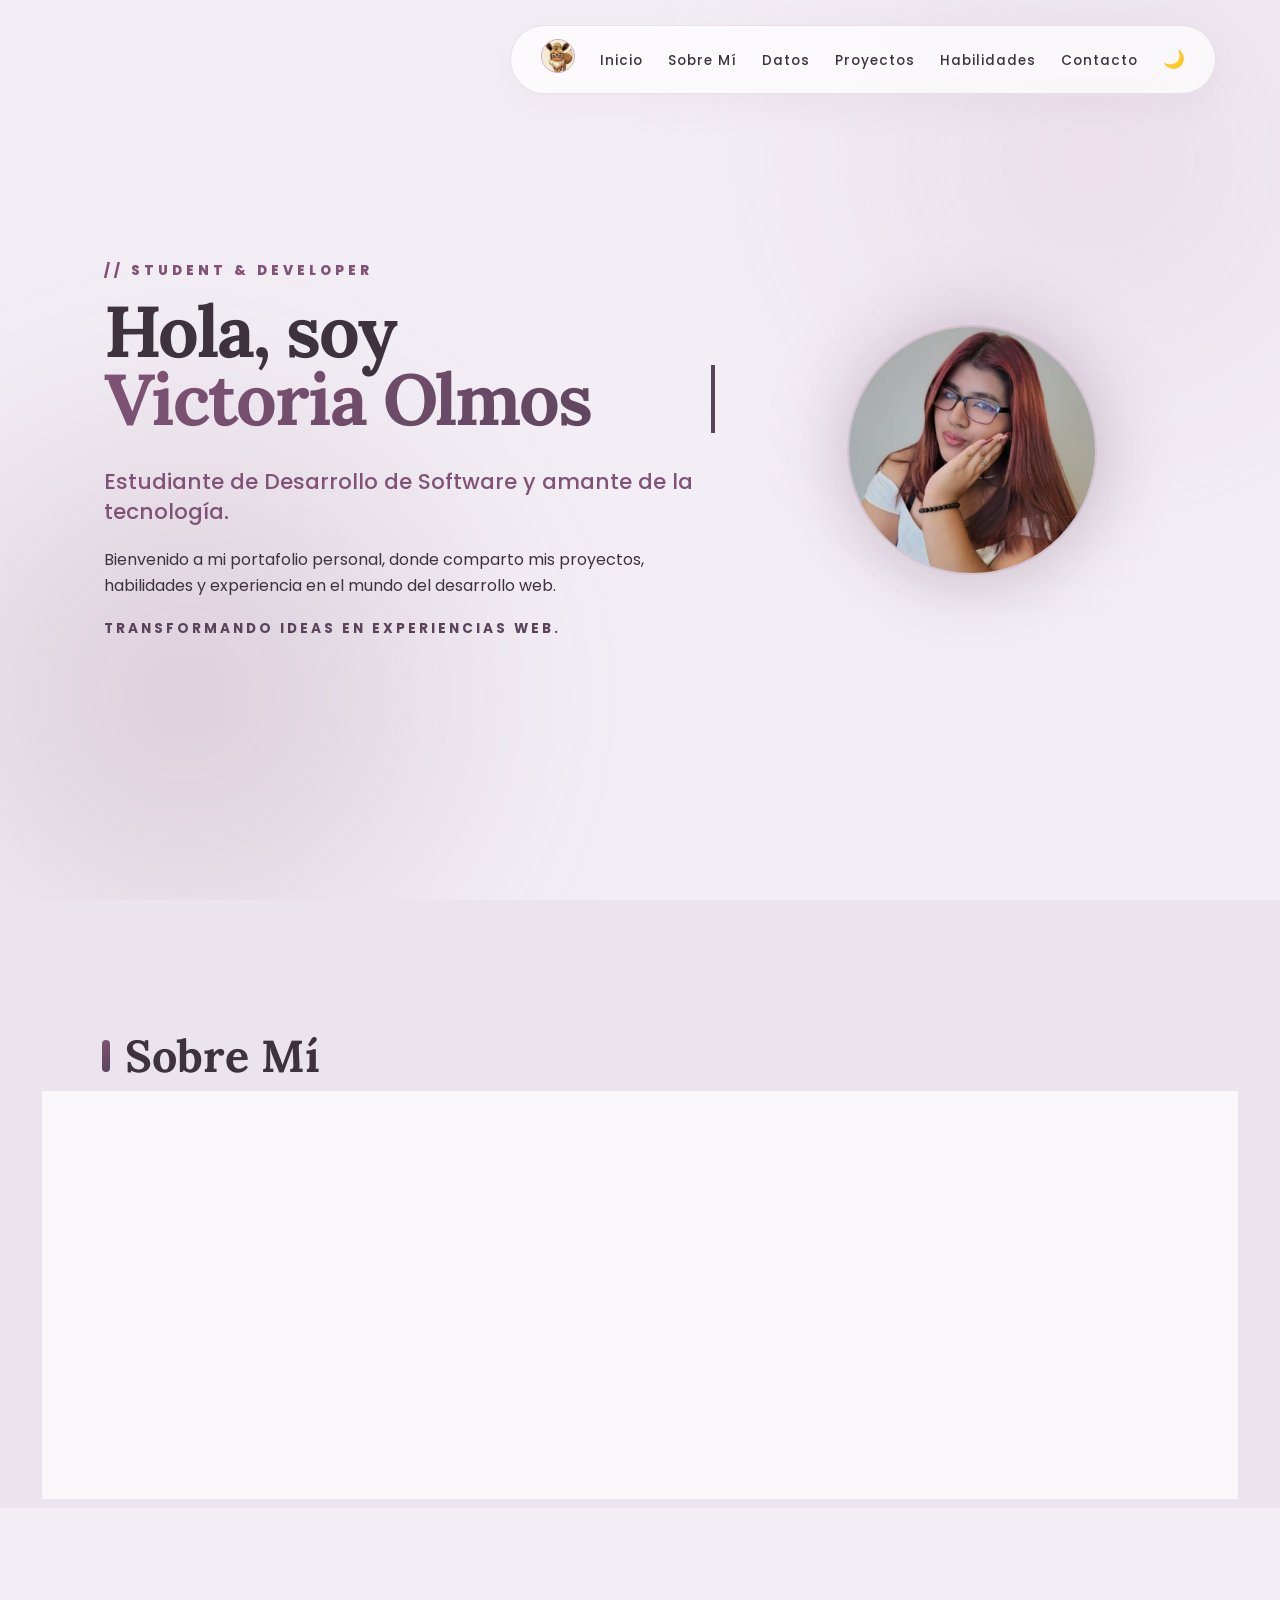
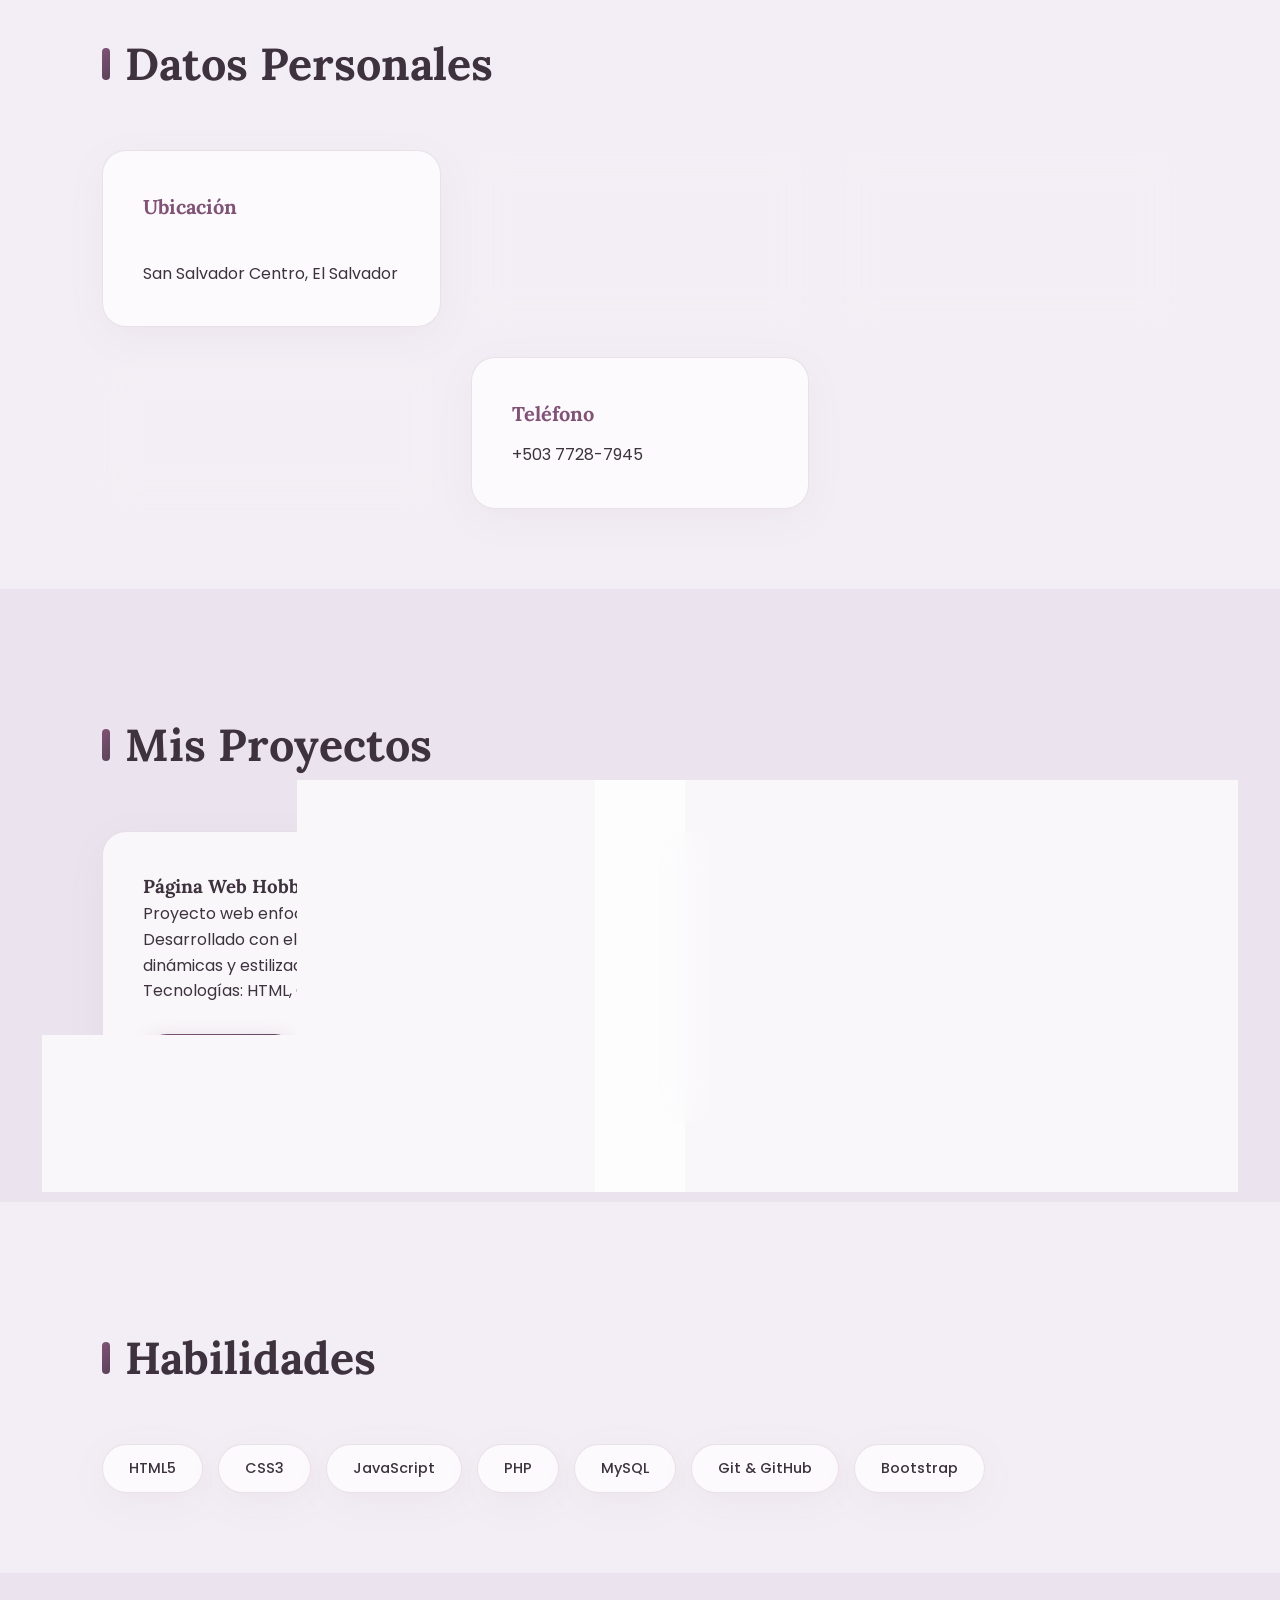
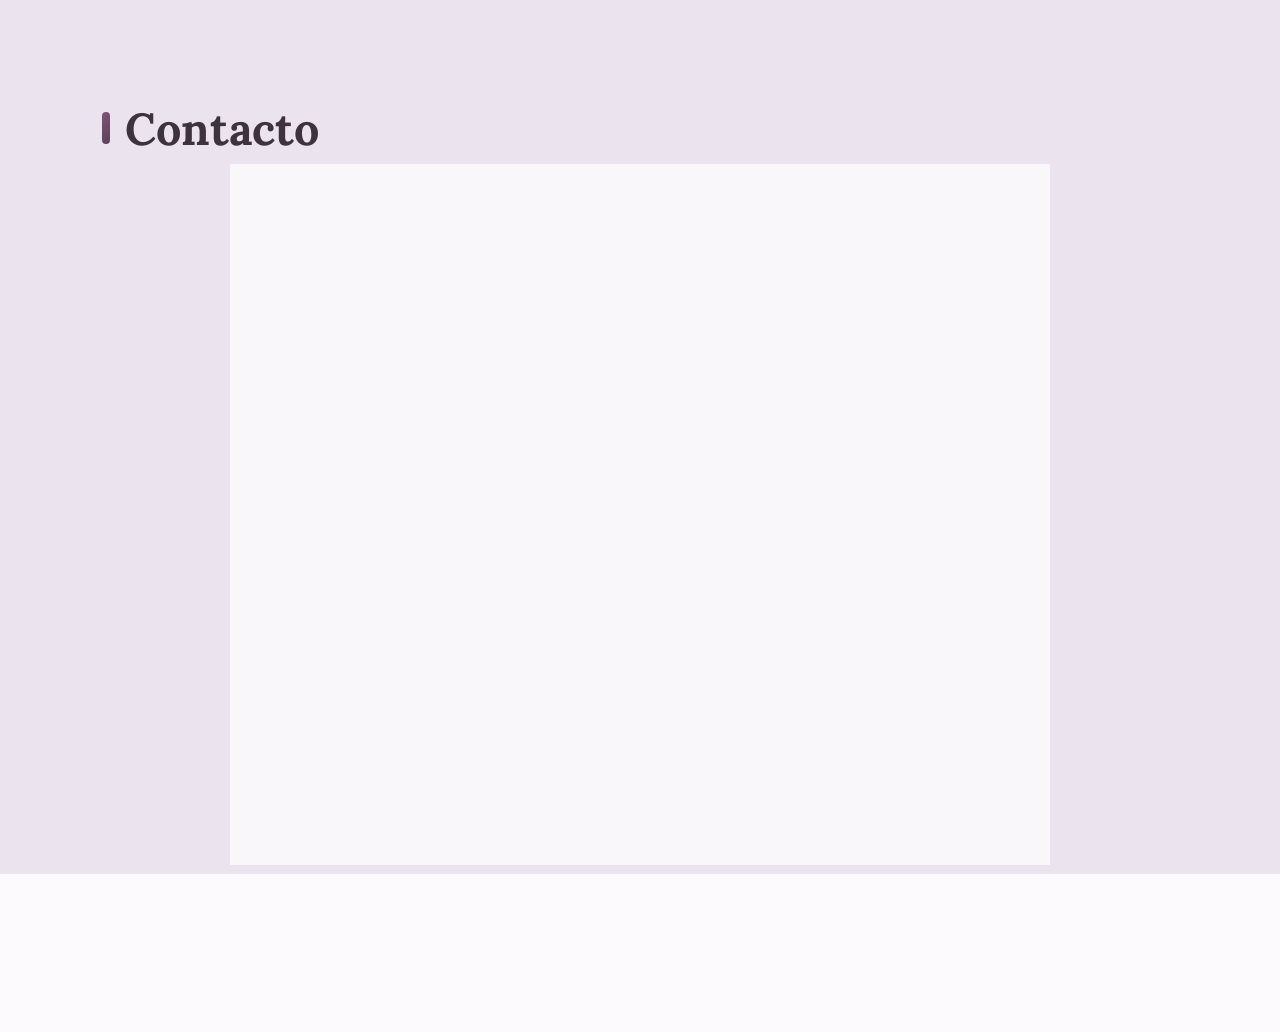
==== portafolio.html @ 8d16d86f "mi portafolio" ====
<!DOCTYPE html>
<html lang="es">
<head>
    <meta charset="UTF-8">
    <meta name="viewport" content="width=device-width, initial-scale=1.0">
    <meta name="description" content="Portafolio personal de Victoria Olmos">
    <!-- Vinculación de fuentes consistentes -->
    <link rel="stylesheet" href="https://fonts.googleapis.com/css2?family=Lora:ital,wght@0,400..700;1,400..700&family=Poppins:wght@300;400;500;600;700&display=swap"> 
    <link rel="stylesheet" href="css/style.css">
    <title>Portafolio - Personal</title>
    <link rel="icon" href="img/logoVic.jpeg">
</head>
<body>

    <!-- Encabezado Principal -->
    <header>
        <nav class="nav-contenedor">
            <a href="index.html" class="logo-link">
                <img src="img/logoVic.jpeg" alt="Perfil" class="icono-perfil">
            </a>

            <button class="menu-toggle" id="menu-toggle" aria-label="Abrir menú">☰</button>

            <ul id="menu">
                <li><a href="#inicio">Inicio</a></li>
                <li><a href="#sobre-mi">Sobre Mí</a></li>
                <li><a href="#datos-personales">Datos</a></li>
                <li><a href="#proyectos">Proyectos</a></li>
                <li><a href="#habilidades">Habilidades</a></li>
                <li><a href="#contacto">Contacto</a></li>
                <li><button id="modo-oscuro" class="btn-theme" aria-label="Cambiar tema">🌙</button></li>
            </ul>
        </nav>
    </header>

    <main>
        <section id="inicio">
            <div class="texto">
                <h1 class="typing-container">
                    Hola, soy <br>
                    <span class="destaque">Victoria Olmos</span>
                </h1>
                <p class="subtitulo">Estudiante de Desarrollo de Software y amante de la tecnología.</p>
                <p>Bienvenido a mi portafolio personal, donde comparto mis proyectos, habilidades y experiencia en el mundo del desarrollo web.</p>
                <p class="tagline">Transformando ideas en experiencias web.</p>
            </div>
            <div class="foto">
                <img src="img/fotoperfil.jpg" alt="Foto de perfil de Victoria Olmos">
            </div>
        </section>

        <!-- Sección Sobre Mí -->
        <section id="sobre-mi">
            <h2>Sobre Mí</h2>
            <article>
                <p>Soy Victoria Olmos, estudiante de Desarrollo de Software en la Universidad Tecnológica de El Salvador. Me apasiona la creación de aplicaciones web y el aprendizaje continuo de nuevas tecnologías.</p>
                <p>Disfruto diseñar interfaces atractivas y desarrollar soluciones que mejoren la experiencia de los usuarios. Actualmente trabajo con tecnologías como HTML, CSS, JavaScript, PHP y MySQL.</p>
                <p>Además de la programación, me interesan el anime, el manga, el diseño web y la creación de proyectos que combinen creatividad y tecnología.</p>
                <p>Mi objetivo es seguir creciendo como desarrolladora y participar en proyectos que me permitan aportar soluciones innovadoras y adquirir experiencia profesional.</p>
            </article>
        </section>

        <!-- Datos Personales Actualizados -->
        <section id="datos-personales">
            <h2>Datos Personales</h2>
            <div class="datos-grid">
                <div class="dato-card">
                    <h3>Ubicación</h3>
                    <p>San Salvador Centro, El Salvador</p>
                </div>
                <div class="dato-card">
                    <h3>Estudios</h3>
                    <p>Técnico en Desarrollo de Software</p>
                </div>
                <div class="dato-card">
                    <h3>Especialidad</h3>
                    <p>Desarrollo Web</p>
                </div>
                <div class="dato-card">
                    <h3>Correo Electrónico</h3>
                    <p>olmosvictoria24@gmail.com</p>
                </div>
                <div class="dato-card">
                    <h3>Teléfono</h3>
                    <p>+503 7728-7945</p>
                </div>
            </div>
        </section>

        <!-- Sección Proyectos -->
        <section id="proyectos">
            <h2>Mis Proyectos</h2>
            <div class="proyectos-grid">
                <article>
                    <h3>Página Web Hobbies</h3>
                    <p>Proyecto web enfocado en un blog de hobbies. Desarrollado con el fin de explorar estructuras dinámicas y estilización personalizada.</p>
                    <p class="tech-stack">Tecnologías: HTML, CSS y JavaScript.</p>
                    <a href="https://elizabethxp.github.io/Lunaris/" target="_blank" rel="noopener noreferrer" class="btn-proyecto">Ver Proyecto</a>
                </article>

                <article>
                    <h3>Menu-Catalogo de Caferia</h3>
                    <p>Sistema donde los clientes pueden ver el menú y realizar pedidos en tiempo real con el personal en base a la información disponible.</p>
                    <p class="tech-stack">Tecnologías: PHP y MySQL.</p>
                    <a href="#" target="_blank" rel="noopener noreferrer" class="btn-proyecto">Ver Proyecto</a>
                </article>
            </div>
        </section>

        <!-- Sección Habilidades -->
        <section id="habilidades">
            <h2>Habilidades</h2>
            <ul class="habilidades-lista">
                <li>HTML5</li>
                <li>CSS3</li>
                <li>JavaScript</li>
                <li>PHP</li>
                <li>MySQL</li>
                <li>Git & GitHub</li>
                <li>Bootstrap</li>
            </ul>
        </section>

        <!-- Sección Contacto -->
        <section id="contacto">
            <h2>Contacto</h2>
            <form action="#" method="POST" class="formulario-contacto">
                <div class="input-group">
                    <label for="nombre">Nombre:</label>
                    <input type="text" id="nombre" name="nombre" required>
                </div>

                <div class="input-group">
                    <label for="email">Correo Electrónico:</label>
                    <input type="email" id="email" name="email" required>
                </div>

                <div class="input-group">
                    <label for="mensaje">Mensaje:</label>
                    <textarea id="mensaje" name="mensaje" rows="4" required></textarea>
                </div>

                <button type="submit" class="btn-enviar">Enviar Mensaje</button>
            </form>
        </section>  
    </main>

    <!-- Pie de página -->
    <footer>
        <p>&copy; 2026 Victoria Olmos. Todos los derechos reservados.</p>
        <div class="redes-sociales">
            <a href="#" target="_blank" rel="noopener noreferrer">LinkedIn</a>
            <a href="https://github.com/olmosvictoria24-boop" target="_blank" rel="noopener noreferrer">GitHub</a>
            <a href="#" target="_blank" rel="noopener noreferrer">Instagram</a>
        </div>
    </footer>

    <script>
        if(localStorage.getItem("theme") === "dark"){
            document.body.classList.add("dark-mode");
        }
    </script>
    <script src="js/script.js"></script>
</body>
</html>
---- css/style.css ----
/* =========================
VARIABLES PREMIUM (Modernizadas)
========================= */
:root {
    /* MODO CLARO - Estilo Cristal Limpio */
    --color-fondo: #F3EEF5; 
    --color-seccion-alt: #EBE4EE;
    --color-tarjeta: rgba(255, 255, 255, 0.7); 
    --color-texto: #3D323E; 
    --color-primario: #5A435A; 
    --color-titulos: #805376; 
    --color-secundario: #C6A6C9; 
    --color-borde: rgba(128, 83, 118, 0.15); /* Bordes más definidos */
    --sombra-premium: 0 10px 40px rgba(128, 83, 118, 0.06);
    --degradado-wow: linear-gradient(135deg, #805376 0%, #5A435A 100%);
    --radio-esquinas: 24px;
    --blur-cristal: blur(16px);
}

body.dark-mode {
    /* MODO OSCURO - Cyberpunk Sofisticado */
    --color-fondo: #1A121B; 
    --color-seccion-alt: #130C14;
    --color-tarjeta: rgba(51, 39, 53, 0.5); 
    --color-texto: #F3EEF5; 
    --color-primario: #C6A6C9; 
    --color-titulos: #E4C9D9; 
    --color-secundario: #805376;
    --color-borde: rgba(198, 166, 201, 0.15);
    --sombra-premium: 0 10px 40px rgba(0, 0, 0, 0.4);
    --degradado-wow: linear-gradient(135deg, #E4C9D9 0%, #805376 100%);
    --blur-cristal: blur(20px);
}

/* =========================
RESET & AJUSTES BASE (Pantalla Completa Real)
========================= */
* {
    margin: 0;
    padding: 0;
    box-sizing: border-box;
}

html {
    scroll-behavior: smooth;
}

body {
    background-color: var(--color-fondo);
    color: var(--color-texto);
    font-family: 'Poppins', sans-serif;
    line-height: 1.6;
    overflow-x: hidden;
    width: 100%; 
    transition: background-color 0.5s cubic-bezier(0.4, 0, 0.2, 1);
}

h1, h2, h3 {
    font-family: 'Lora', serif;
}

/* Decoraciones ambientales gigantes */
body::before, body::after {
    content: '';
    position: fixed;
    width: 500px;
    height: 500px;
    border-radius: 50%;
    filter: blur(120px);
    z-index: -1;
    opacity: 0.18;
    pointer-events: none;
}
body::before { top: -10%; right: -5%; background: #C6A6C9; }
body::after { bottom: -5%; left: -5%; background: #805376; }

/* =========================
HEADER FLOTANTE ASIMÉTRICO
========================= */
header {
    position: fixed;
    top: 25px;
    right: 5%; 
    width: auto;
    background: var(--color-tarjeta);
    backdrop-filter: var(--blur-cristal);
    -webkit-backdrop-filter: var(--blur-cristal);
    border: 1px solid var(--color-borde);
    border-radius: 50px;         
    z-index: 1000;
    box-shadow: var(--sombra-premium);
    transition: all 0.3s ease;
}

.nav-contenedor {
    padding: 8px 30px;
    display: flex;
    align-items: center;
    gap: 25px;
}

nav ul {
    display: flex;
    align-items: center;
    gap: 25px;                  
    list-style: none;
}

nav a {
    text-decoration: none;
    color: var(--color-texto);
    font-weight: 500;
    font-size: 0.85rem;         
    letter-spacing: 1px;
    position: relative;
    padding: 5px 0;
}

nav a::after {
    content: '';
    position: absolute;
    bottom: 0;
    left: 0;
    width: 0;
    height: 2px;
    background: var(--degradado-wow);
    transition: width 0.3s ease;
}
nav a:hover::after {
    width: 100%;
}

.icono-perfil {
    width: 34px;                
    height: 34px;
    border-radius: 50%;
    object-fit: cover;
    border: 1.5px solid var(--color-secundario);
}

.btn-theme {
    background: none;
    border: none;
    font-size: 1.1rem;
    cursor: pointer;
    transition: transform 0.3s ease;
    display: flex;
    align-items: center;
    color: var(--color-texto);
}
.btn-theme:hover {
    transform: rotate(20deg) scale(1.1);
}

.menu-toggle {
    display: none;
    background: none;
    border: none;
    font-size: 1.4rem;
    cursor: pointer;
    color: var(--color-texto);
}

/* =========================
SECCIÓN INICIO: ELEGANTE Y EQUILIBRADA (Corregida)
========================= */
#inicio {
    display: flex;
    justify-content: space-between;
    align-items: center;
    width: 100vw;                     
    max-width: 1200px !important;       
    min-height: 100vh;                
    margin: 0 auto;
    padding: 0 5%;
}

/* Bloque Izquierdo: Mensaje */
#inicio .texto {
    flex: 1.2;
    display: flex;
    flex-direction: column;
    justify-content: center;          
    padding-right: 5%;
    z-index: 10;
}

#inicio .texto::before {
    content: '// STUDENT & DEVELOPER';
    display: block;
    font-size: 0.85rem;
    font-weight: 800;
    letter-spacing: 4px;
    color: var(--color-titulos);
    margin-bottom: 15px;
}

#inicio h1 {
    font-size: 4.5rem;                  
    line-height: 0.95;
    letter-spacing: -2px;
    margin-bottom: 25px;
    font-weight: 900;
    color: var(--color-texto);
}

.typing-container {
    display: block;
}

.destaque {
    display: inline-block;
    background: var(--degradado-wow);
    -webkit-background-clip: text;
    background-clip: text;
    -webkit-text-fill-color: transparent;
    border-right: 4px solid var(--color-primario);
    white-space: nowrap;
    overflow: hidden;
    width: 0;
    animation: 
        escribiendo 2.5s steps(14) 0.5s forwards,
        parpadeoCursor 0.7s infinite alternate;
}

.subtitulo {
    font-size: 1.35rem;
    font-weight: 500;
    color: var(--color-titulos);
    margin-bottom: 20px;
    line-height: 1.4;
}

.tagline {
    display: inline-block;
    margin-top: 20px;
    font-size: 0.85rem;
    text-transform: uppercase;
    letter-spacing: 3px;
    color: var(--color-primario);
    font-weight: 700;
}

/* Bloque Derecho: Foto limpia y contenida */
.foto {
    flex: 0.8;                          
    display: flex;
    justify-content: center;
    align-items: center;
    position: relative;
}

/* Fondo decorativo estilizado detrás de la foto */
.foto::before {
    content: '';
    position: absolute;
    width: 280px;      /* Ajustado al tamaño de la nueva foto redonda */
    height: 280px;     /* Ajustado al tamaño de la nueva foto redonda */
    background: var(--degradado-wow);
    border-radius: 50%; /* Redondo */
    z-index: -1;
    opacity: 0.2;
    filter: blur(35px);
}

.foto img {
    width: 250px;      /* Tamaño más compacto y controlado */
    height: 250px;     /* Alto igual al ancho para asegurar un círculo perfecto */
    object-fit: cover;                
    border-radius: 50%; /* Hace la foto completamente redonda */ 
    border: 2px solid var(--color-borde);
    box-shadow: var(--sombra-premium);
    transition: transform 0.5s ease, box-shadow 0.5s ease;
}

.foto:hover img {
    transform: translateY(-5px); 
    box-shadow: 0 15px 30px rgba(128, 83, 118, 0.2);          
}

/* =========================
SECCIONES INTERMEDIAS 
========================= */
section {
    padding: 120px 8% 80px 8%; 
    max-width: 1400px;         
    margin: 0 auto;
}

section:nth-of-type(even) {
    background-color: var(--color-seccion-alt);
    max-width: 100%;
    padding-left: 8%;
    padding-right: 8%;
}

/* Títulos con personalidad */
h2 {
    font-size: 2.8rem;
    color: var(--color-texto);
    margin-bottom: 50px;
    display: flex;
    align-items: center;
    gap: 15px;
}

h2::before {
    content: '';
    width: 8px;
    height: 32px;
    background: var(--degradado-wow);
    border-radius: 4px;
}

/* =========================
TARJETAS Y GRIDS EXPANSIVOS (Ajustados para los botones)
========================= */
.datos-grid, .proyectos-grid {
    display: grid;
    grid-template-columns: repeat(auto-fit, minmax(320px, 1fr)); 
    gap: 30px;
}

article, .dato-card {
    background: var(--color-tarjeta);
    backdrop-filter: var(--blur-cristal);
    -webkit-backdrop-filter: var(--blur-cristal);
    border: 1px solid var(--color-borde);
    border-radius: var(--radio-esquinas);
    box-shadow: var(--sombra-premium);
    padding: 40px;
    transition: transform 0.4s cubic-bezier(0.165, 0.84, 0.44, 1), box-shadow 0.4s ease;
    
    /* EL TRUCO: Convierte la tarjeta en columna flex para controlar su contenido */
    display: flex;
    flex-direction: column;
    justify-content: space-between; /* Mantiene equilibrio interno si las tarjetas varían de altura */
}

article:hover, .dato-card:hover {
    transform: translateY(-8px);
    box-shadow: 0 20px 40px rgba(128, 83, 118, 0.12);
}

.dato-card h3 {
    font-size: 1.25rem;
    color: var(--color-titulos);
    margin-bottom: 12px;
}

/* =========================
BOTONES PREMIUM (Con separación corregida)
========================= */
.btn-proyecto, .btn-enviar {
    display: inline-block;
    align-self: flex-start; /* Evita que el botón se estire a lo ancho de la tarjeta */
    margin-top: 30px;       /* ¡CORREGIDO! Mayor separación vertical respecto al texto */
    padding: 12px 28px;
    background: var(--degradado-wow);
    color: #FFFFFF !important;
    text-decoration: none;
    font-weight: 600;
    font-size: 0.9rem;
    border-radius: 50px;
    border: none;
    cursor: pointer;
    box-shadow: 0 6px 20px rgba(128, 83, 118, 0.25);
    transition: all 0.3s ease;
    text-align: center;
}

.btn-proyecto:hover, .btn-enviar:hover {
    transform: translateY(-3px);
    box-shadow: 0 10px 30px rgba(128, 83, 118, 0.35);
    filter: brightness(1.1);
}
/* =========================
PÍLDORAS DE HABILIDADES
========================= */
.habilidades-lista {
    display: flex;
    flex-wrap: wrap;
    gap: 15px;
    list-style: none;
}

.habilidades-lista li {
    background: var(--color-tarjeta);
    border: 1px solid var(--color-borde);
    padding: 12px 26px;
    border-radius: 50px;
    font-weight: 500;
    font-size: 0.9rem;
    box-shadow: var(--sombra-premium);
    transition: all 0.3s ease;
}

.habilidades-lista li:hover {
    background: var(--degradado-wow);
    color: #FFFFFF;
    transform: translateY(-3px);
}

/* =========================
FORMULARIO DE CONTACTO (Inputs Visibles y Contrastados)
========================= */
.formulario-contacto {
    max-width: 700px; 
    margin: 0 auto;
    background: var(--color-tarjeta);
    backdrop-filter: var(--blur-cristal);
    -webkit-backdrop-filter: var(--blur-cristal);
    border: 1px solid var(--color-borde);
    border-radius: var(--radio-esquinas);
    padding: 50px;
    box-shadow: var(--sombra-premium);
    display: flex;
    flex-direction: column;
    gap: 25px;
}

.input-group {
    display: flex;
    flex-direction: column;
    gap: 8px;
}

.input-group label {
    font-size: 0.9rem;
    font-weight: 600;
    color: var(--color-texto);
}

/* SOLUCIÓN: Cuadritos con alto contraste y bordes legibles */
.input-group input, .input-group textarea {
    width: 100%;
    padding: 16px;
    border-radius: 14px;
    background: rgba(255, 255, 255, 0.9); /* Blanco sólido traslúcido de alto contraste */
    border: 1.5px solid rgba(128, 83, 118, 0.25); /* Línea perimetral visible */
    color: #2D252E; /* Texto interno oscuro nítido */
    font-family: 'Poppins', sans-serif;
    font-size: 0.95rem;
    transition: all 0.3s ease;
    box-shadow: inset 0 2px 4px rgba(0, 0, 0, 0.03); /* Le da profundidad al cuadrito */
}

/* Ajuste específico para el modo oscuro */
body.dark-mode .input-group input, 
body.dark-mode .input-group textarea {
    background: rgba(20, 15, 22, 0.8); /* Fondo oscuro profundo */
    border: 1.5px solid rgba(198, 166, 201, 0.3);
    color: #F3EEF5;
}

.input-group input:focus, .input-group textarea:focus {
    background: #FFFFFF;
    border-color: var(--color-titulos);
    outline: none;
    box-shadow: 0 0 0 4px rgba(128, 83, 118, 0.15);
}

body.dark-mode .input-group input:focus, 
body.dark-mode .input-group textarea:focus {
    background: #1A121B;
    border-color: var(--color-primario);
}

/* =========================
FOOTER
========================= */
footer {
    background: var(--color-tarjeta);
    backdrop-filter: var(--blur-cristal);
    border-top: 1px solid var(--color-borde);
    text-align: center;
    padding: 45px 20px;
}

.redes-sociales {
    margin-bottom: 15px;
}

.redes-sociales a {
    margin: 0 15px;
    color: var(--color-titulos);
    text-decoration: none;
    font-weight: 600;
    transition: color 0.3s;
}

.redes-sociales a:hover {
    color: var(--color-primario);
}

/* =========================
ANIMACIONES (Keyframes)
========================= */
@keyframes escribiendo {
    from { width: 0; }
    to { width: 100%; }
}

@keyframes parpadeoCursor {
    from { border-color: var(--color-primario); }
    to { border-color: transparent; }
}

/* =========================
RESPONSIVE DISPOSITIVOS MÓVILES
========================= */
@media (max-width: 992px) {
    header { top: 0; right: 0; width: 100%; border-radius: 0; padding: 10px 0; }
    .nav-contenedor { width: 100%; justify-content: space-between; }
    
    nav ul {
        display: none;
        flex-direction: column;
        position: absolute;
        top: 60px; left: 0; width: 100%;
        background: var(--color-fondo);
        padding: 30px;
        border-bottom: 1px solid var(--color-borde);
        gap: 20px;
    }
    
    nav ul.active { display: flex; }
    .menu-toggle { display: block; }

    #inicio {
        flex-direction: column-reverse;
        min-height: auto;
        padding-top: 100px;
    }

    #inicio .texto {
        padding: 40px 5%;
        text-align: center;
    }

    #inicio h1 { font-size: 2.8rem; }
    
    .destaque { 
        white-space: normal; 
        border-right: none; 
        width: auto; 
        animation: none; 
        -webkit-text-fill-color: initial; 
        background: none; 
        color: var(--color-titulos); 
    }
    
    .foto img {
        width: 100%;
        max-width: 300px;
        height: 380px;
    }
    
    section { padding: 80px 5% 60px 5%; }
    .formulario-contacto { padding: 30px; }
}
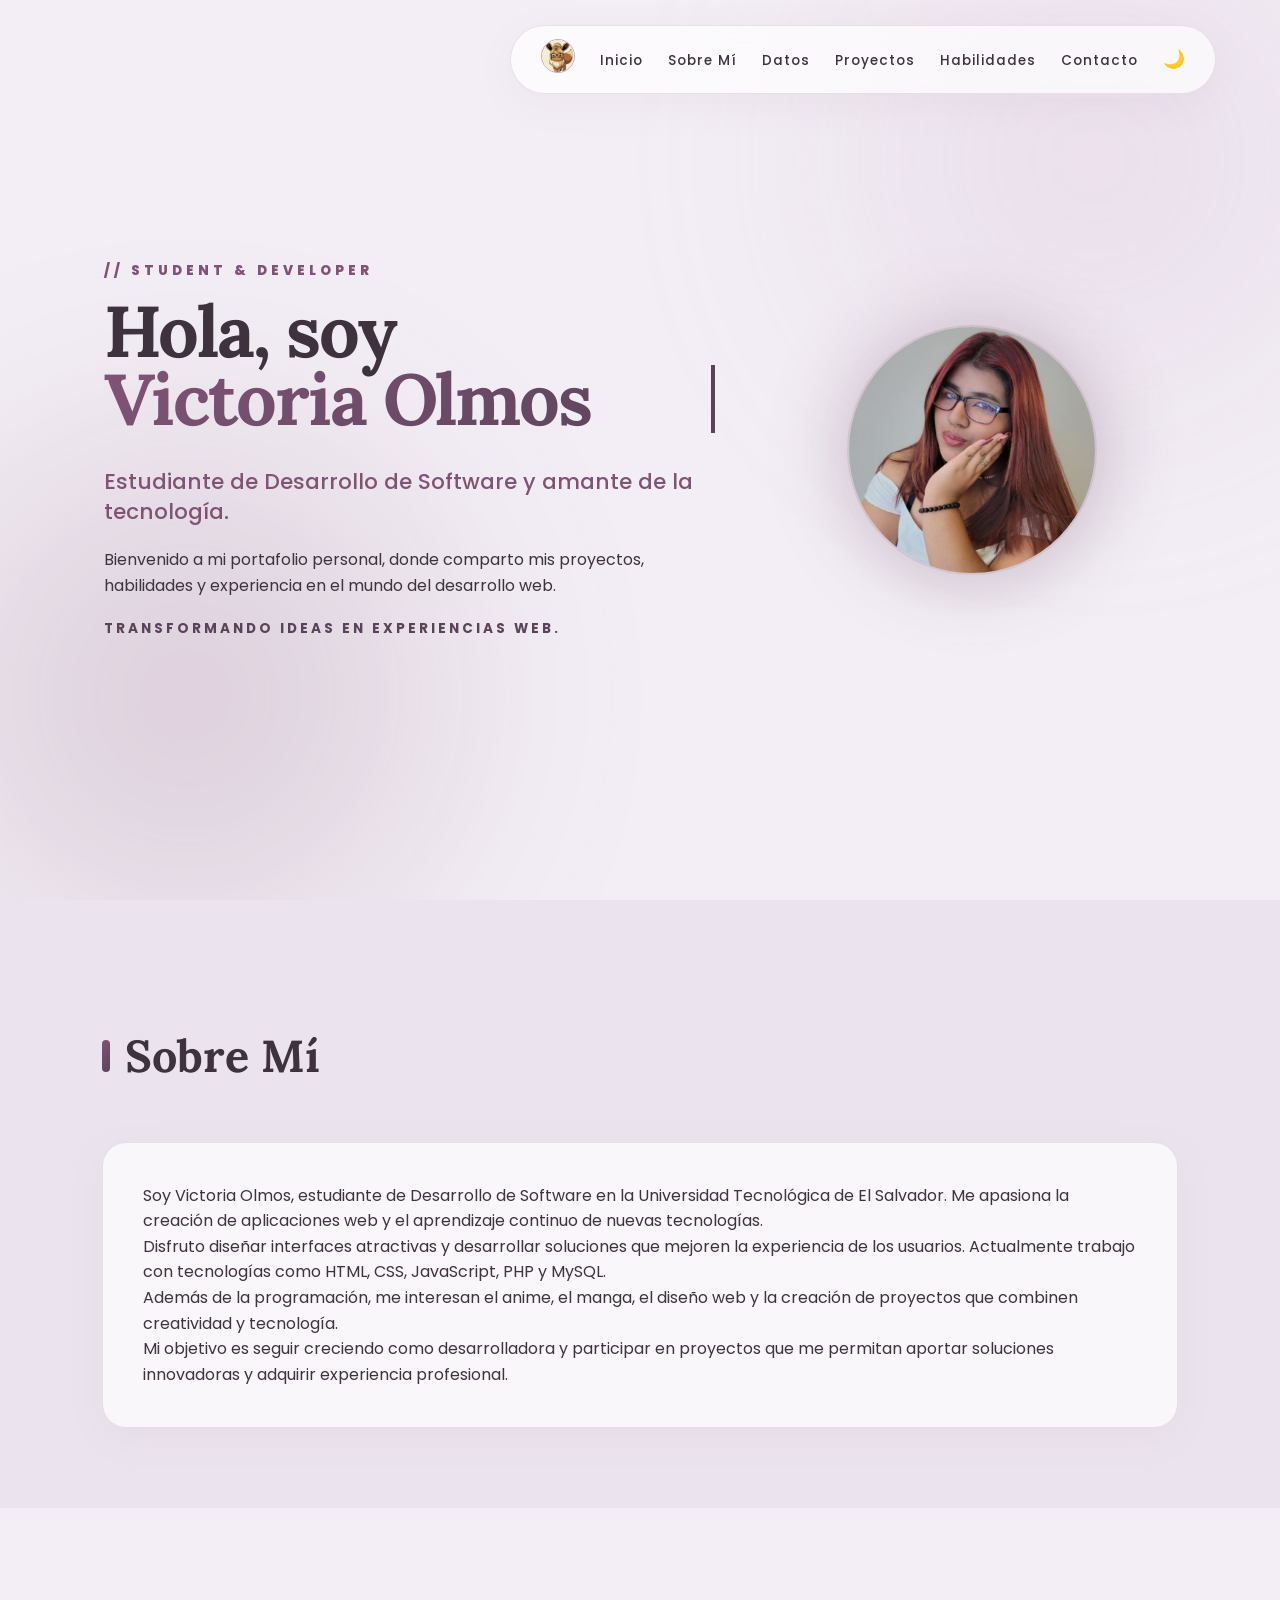
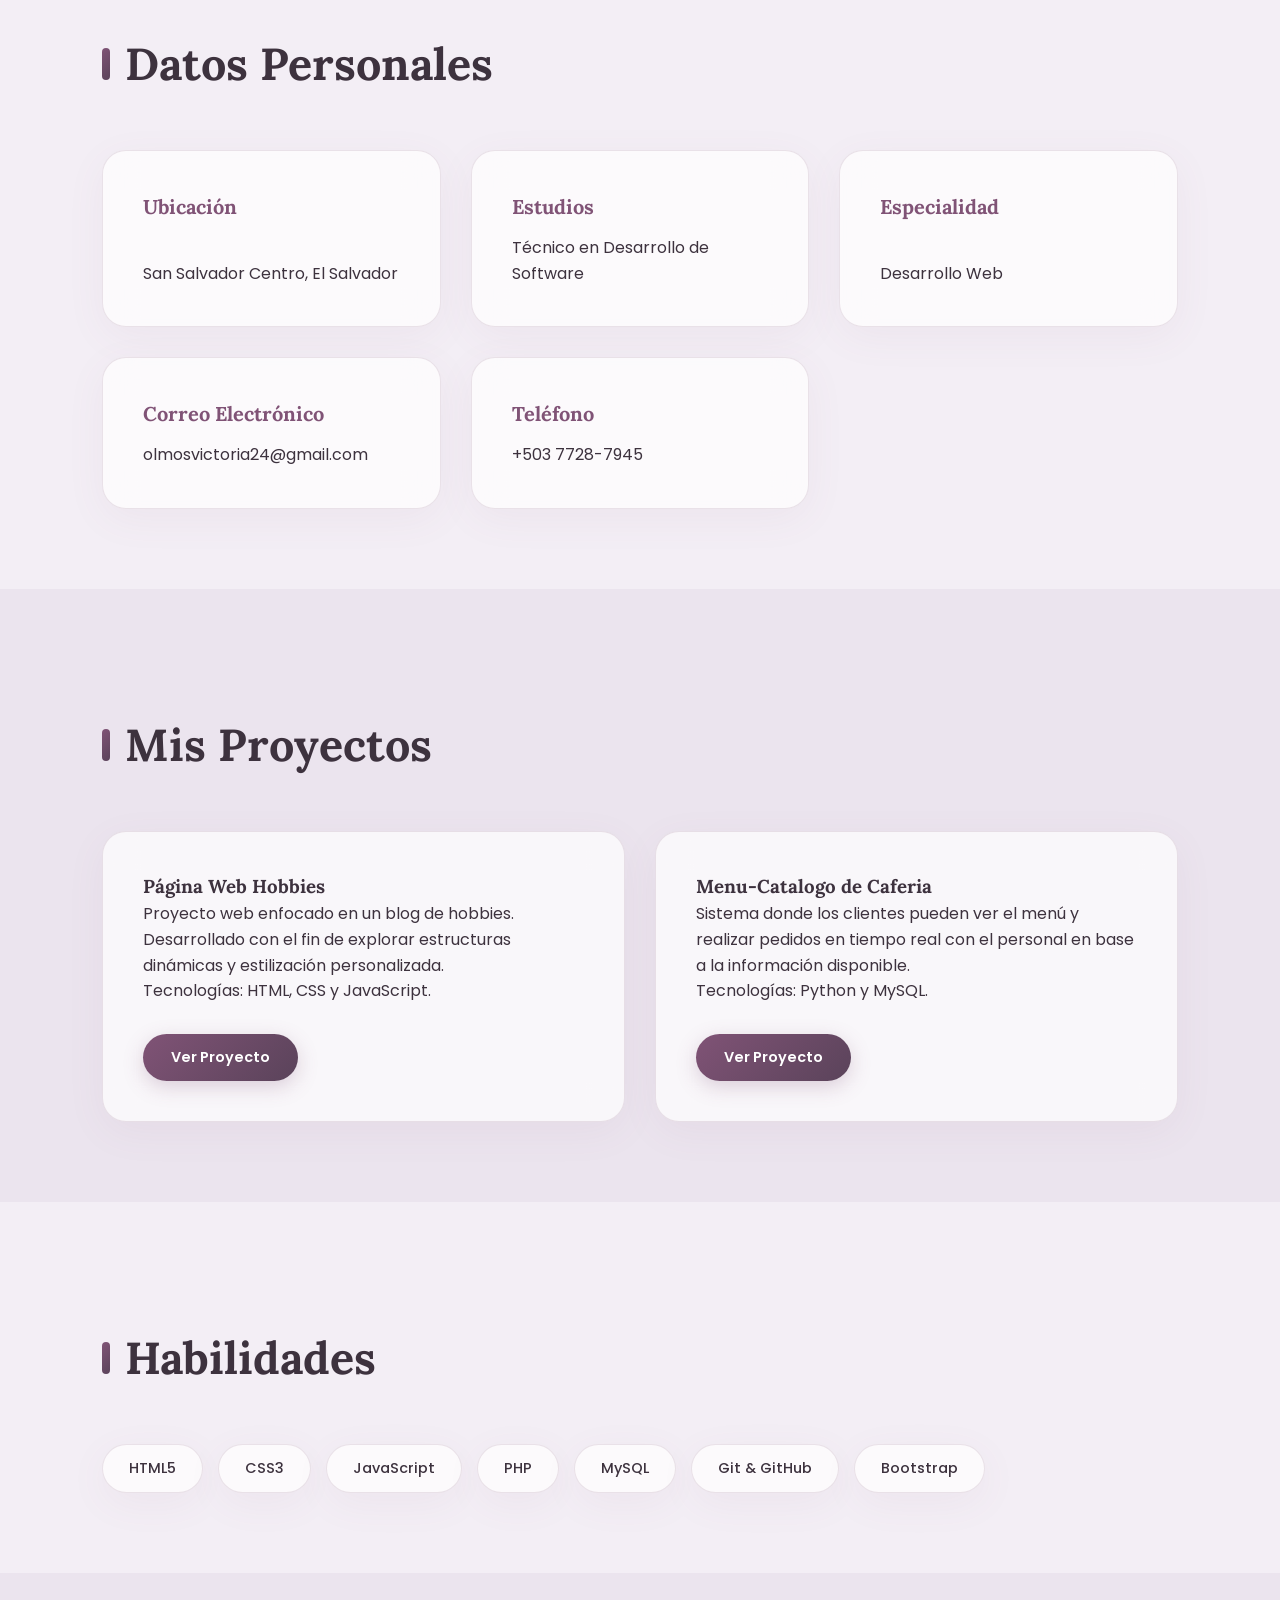
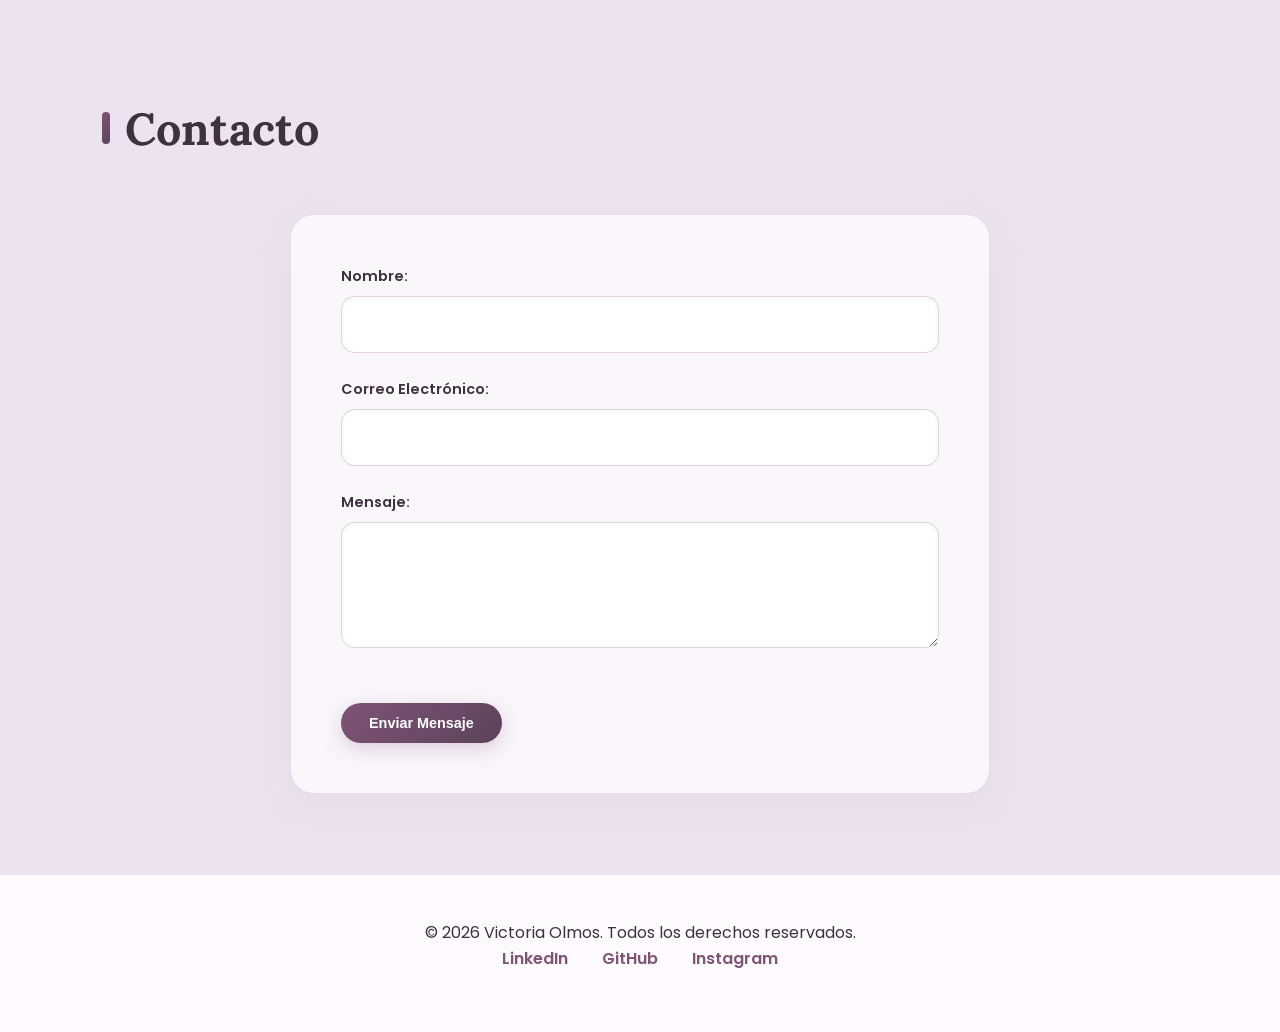
==== commit ede48c9c: "Update technology stack from PHP to Python" ====
--- a/portafolio.html
+++ b/portafolio.html
@@ -101,7 +101,7 @@
                 <article>
                     <h3>Menu-Catalogo de Caferia</h3>
                     <p>Sistema donde los clientes pueden ver el menú y realizar pedidos en tiempo real con el personal en base a la información disponible.</p>
-                    <p class="tech-stack">Tecnologías: PHP y MySQL.</p>
+                    <p class="tech-stack">Tecnologías: Python y MySQL.</p>
                     <a href="#" target="_blank" rel="noopener noreferrer" class="btn-proyecto">Ver Proyecto</a>
                 </article>
             </div>
@@ -162,4 +162,4 @@
     </script>
     <script src="js/script.js"></script>
 </body>
-</html>+</html>
